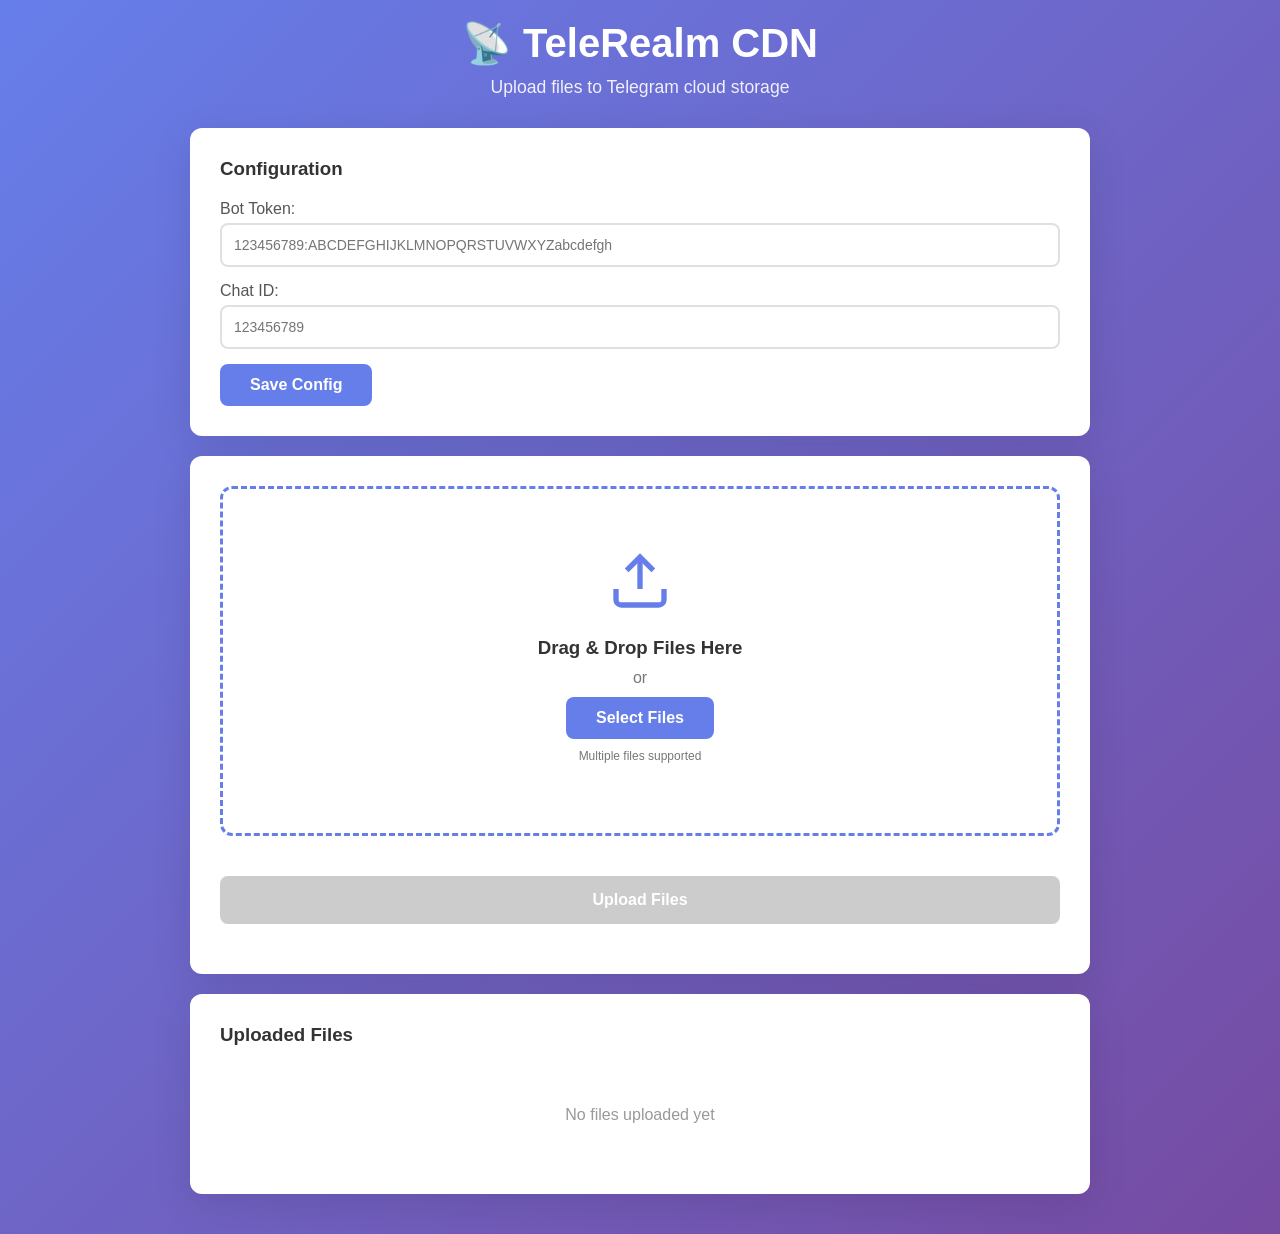
==== static/index.html @ 563d5dd6 "Initial commit: Add TeleRealm CDN with web UI" ====
<!-- @format -->

<!doctype html>
<html lang="en">
  <head>
    <meta charset="UTF-8" />
    <meta name="viewport" content="width=device-width, initial-scale=1.0" />
    <title>TeleRealm - File CDN</title>
    <link rel="stylesheet" href="/static/style.css" />
  </head>
  <body>
    <div class="container">
      <header>
        <h1>📡 TeleRealm CDN</h1>
        <p>Upload files to Telegram cloud storage</p>
      </header>

      <div class="config-section">
        <h3>Configuration</h3>
        <div class="form-group">
          <label for="botToken">Bot Token:</label>
          <input
            type="text"
            id="botToken"
            placeholder="123456789:ABCDEFGHIJKLMNOPQRSTUVWXYZabcdefgh" />
        </div>
        <div class="form-group">
          <label for="chatId">Chat ID:</label>
          <input type="text" id="chatId" placeholder="123456789" />
        </div>
        <button onclick="saveConfig()" class="btn-save">Save Config</button>
      </div>

      <div class="upload-section">
        <div id="dropZone" class="drop-zone">
          <div class="drop-zone-content">
            <svg
              width="64"
              height="64"
              viewBox="0 0 24 24"
              fill="none"
              stroke="currentColor"
              stroke-width="2">
              <path d="M21 15v4a2 2 0 0 1-2 2H5a2 2 0 0 1-2-2v-4"></path>
              <polyline points="17 8 12 3 7 8"></polyline>
              <line x1="12" y1="3" x2="12" y2="15"></line>
            </svg>
            <h3>Drag & Drop Files Here</h3>
            <p>or</p>
            <label for="fileInput" class="btn-select">Select Files</label>
            <input type="file" id="fileInput" multiple hidden />
            <p class="hint">Multiple files supported</p>
          </div>
        </div>

        <div id="selectedFiles" class="selected-files"></div>

        <button
          id="uploadBtn"
          class="btn-upload"
          onclick="uploadFiles()"
          disabled>
          Upload Files
        </button>

        <div id="uploadProgress" class="upload-progress"></div>
      </div>

      <div id="uploadedFiles" class="uploaded-files">
        <h3>Uploaded Files</h3>
        <div id="filesList" class="files-list"></div>
      </div>
    </div>

    <script src="/static/app.js"></script>
  </body>
</html>
---- static/style.css ----
* {
    margin: 0;
    padding: 0;
    box-sizing: border-box;
}

body {
    font-family: -apple-system, BlinkMacSystemFont, 'Segoe UI', Roboto, Oxygen, Ubuntu, Cantarell, sans-serif;
    background: linear-gradient(135deg, #667eea 0%, #764ba2 100%);
    min-height: 100vh;
    padding: 20px;
}

.container {
    max-width: 900px;
    margin: 0 auto;
}

header {
    text-align: center;
    color: white;
    margin-bottom: 30px;
}

header h1 {
    font-size: 2.5em;
    margin-bottom: 10px;
}

header p {
    font-size: 1.1em;
    opacity: 0.9;
}

.config-section,
.upload-section,
.uploaded-files {
    background: white;
    border-radius: 12px;
    padding: 30px;
    margin-bottom: 20px;
    box-shadow: 0 10px 40px rgba(0, 0, 0, 0.1);
}

.config-section h3,
.uploaded-files h3 {
    margin-bottom: 20px;
    color: #333;
}

.form-group {
    margin-bottom: 15px;
}

.form-group label {
    display: block;
    margin-bottom: 5px;
    color: #555;
    font-weight: 500;
}

.form-group input {
    width: 100%;
    padding: 12px;
    border: 2px solid #e0e0e0;
    border-radius: 8px;
    font-size: 14px;
    transition: border-color 0.3s;
}

.form-group input:focus {
    outline: none;
    border-color: #667eea;
}

.btn-save,
.btn-upload {
    background: #667eea;
    color: white;
    border: none;
    padding: 12px 30px;
    border-radius: 8px;
    cursor: pointer;
    font-size: 16px;
    font-weight: 600;
    transition: all 0.3s;
}

.btn-save:hover,
.btn-upload:hover {
    background: #5568d3;
    transform: translateY(-2px);
    box-shadow: 0 5px 15px rgba(102, 126, 234, 0.4);
}

.btn-upload:disabled {
    background: #ccc;
    cursor: not-allowed;
    transform: none;
}

.drop-zone {
    border: 3px dashed #667eea;
    border-radius: 12px;
    padding: 60px 20px;
    text-align: center;
    transition: all 0.3s;
    cursor: pointer;
}

.drop-zone.drag-over {
    background: #f0f4ff;
    border-color: #5568d3;
    transform: scale(1.02);
}

.drop-zone-content svg {
    color: #667eea;
    margin-bottom: 20px;
}

.drop-zone-content h3 {
    color: #333;
    margin-bottom: 10px;
}

.drop-zone-content p {
    color: #777;
    margin: 10px 0;
}

.btn-select {
    display: inline-block;
    background: #667eea;
    color: white;
    padding: 12px 30px;
    border-radius: 8px;
    cursor: pointer;
    font-weight: 600;
    transition: all 0.3s;
}

.btn-select:hover {
    background: #5568d3;
}

.hint {
    font-size: 12px;
    color: #999;
    margin-top: 15px;
}

.selected-files {
    margin-top: 20px;
}

.file-item {
    display: flex;
    align-items: center;
    justify-content: space-between;
    padding: 12px;
    background: #f8f9fa;
    border-radius: 8px;
    margin-bottom: 10px;
}

.file-info {
    display: flex;
    align-items: center;
    gap: 10px;
}

.file-icon {
    width: 40px;
    height: 40px;
    background: #667eea;
    border-radius: 6px;
    display: flex;
    align-items: center;
    justify-content: center;
    color: white;
    font-weight: bold;
}

.file-details {
    flex: 1;
}

.file-name {
    font-weight: 500;
    color: #333;
}

.file-size {
    font-size: 12px;
    color: #777;
}

.btn-remove {
    background: #ff4757;
    color: white;
    border: none;
    padding: 8px 16px;
    border-radius: 6px;
    cursor: pointer;
    font-size: 14px;
    transition: all 0.3s;
}

.btn-remove:hover {
    background: #ff3838;
}

.btn-upload {
    width: 100%;
    margin-top: 20px;
    padding: 15px;
}

.upload-progress {
    margin-top: 20px;
}

.progress-item {
    margin-bottom: 15px;
}

.progress-bar {
    width: 100%;
    height: 8px;
    background: #e0e0e0;
    border-radius: 4px;
    overflow: hidden;
    margin-top: 5px;
}

.progress-fill {
    height: 100%;
    background: #667eea;
    transition: width 0.3s;
}

.files-list {
    max-height: 400px;
    overflow-y: auto;
}

.uploaded-file-item {
    padding: 15px;
    background: #f8f9fa;
    border-radius: 8px;
    margin-bottom: 10px;
}

.uploaded-file-header {
    display: flex;
    justify-content: space-between;
    align-items: center;
    margin-bottom: 10px;
}

.file-name-uploaded {
    font-weight: 600;
    color: #333;
}

.upload-time {
    font-size: 12px;
    color: #777;
}

.file-link {
    display: flex;
    gap: 10px;
    margin-top: 10px;
}

.link-input {
    flex: 1;
    padding: 10px;
    border: 1px solid #e0e0e0;
    border-radius: 6px;
    font-size: 14px;
    background: white;
}

.btn-copy,
.btn-download {
    background: #667eea;
    color: white;
    border: none;
    padding: 10px 20px;
    border-radius: 6px;
    cursor: pointer;
    font-size: 14px;
    transition: all 0.3s;
}

.btn-copy:hover,
.btn-download:hover {
    background: #5568d3;
}

.btn-copy.copied {
    background: #2ecc71;
}

.success-message,
.error-message {
    padding: 12px;
    border-radius: 6px;
    margin-top: 10px;
    font-size: 14px;
}

.success-message {
    background: #d4edda;
    color: #155724;
    border: 1px solid #c3e6cb;
}

.error-message {
    background: #f8d7da;
    color: #721c24;
    border: 1px solid #f5c6cb;
}

.empty-state {
    text-align: center;
    padding: 40px;
    color: #999;
}

@media (max-width: 768px) {
    .container {
        padding: 10px;
    }
    
    header h1 {
        font-size: 2em;
    }
    
    .config-section,
    .upload-section,
    .uploaded-files {
        padding: 20px;
    }
}
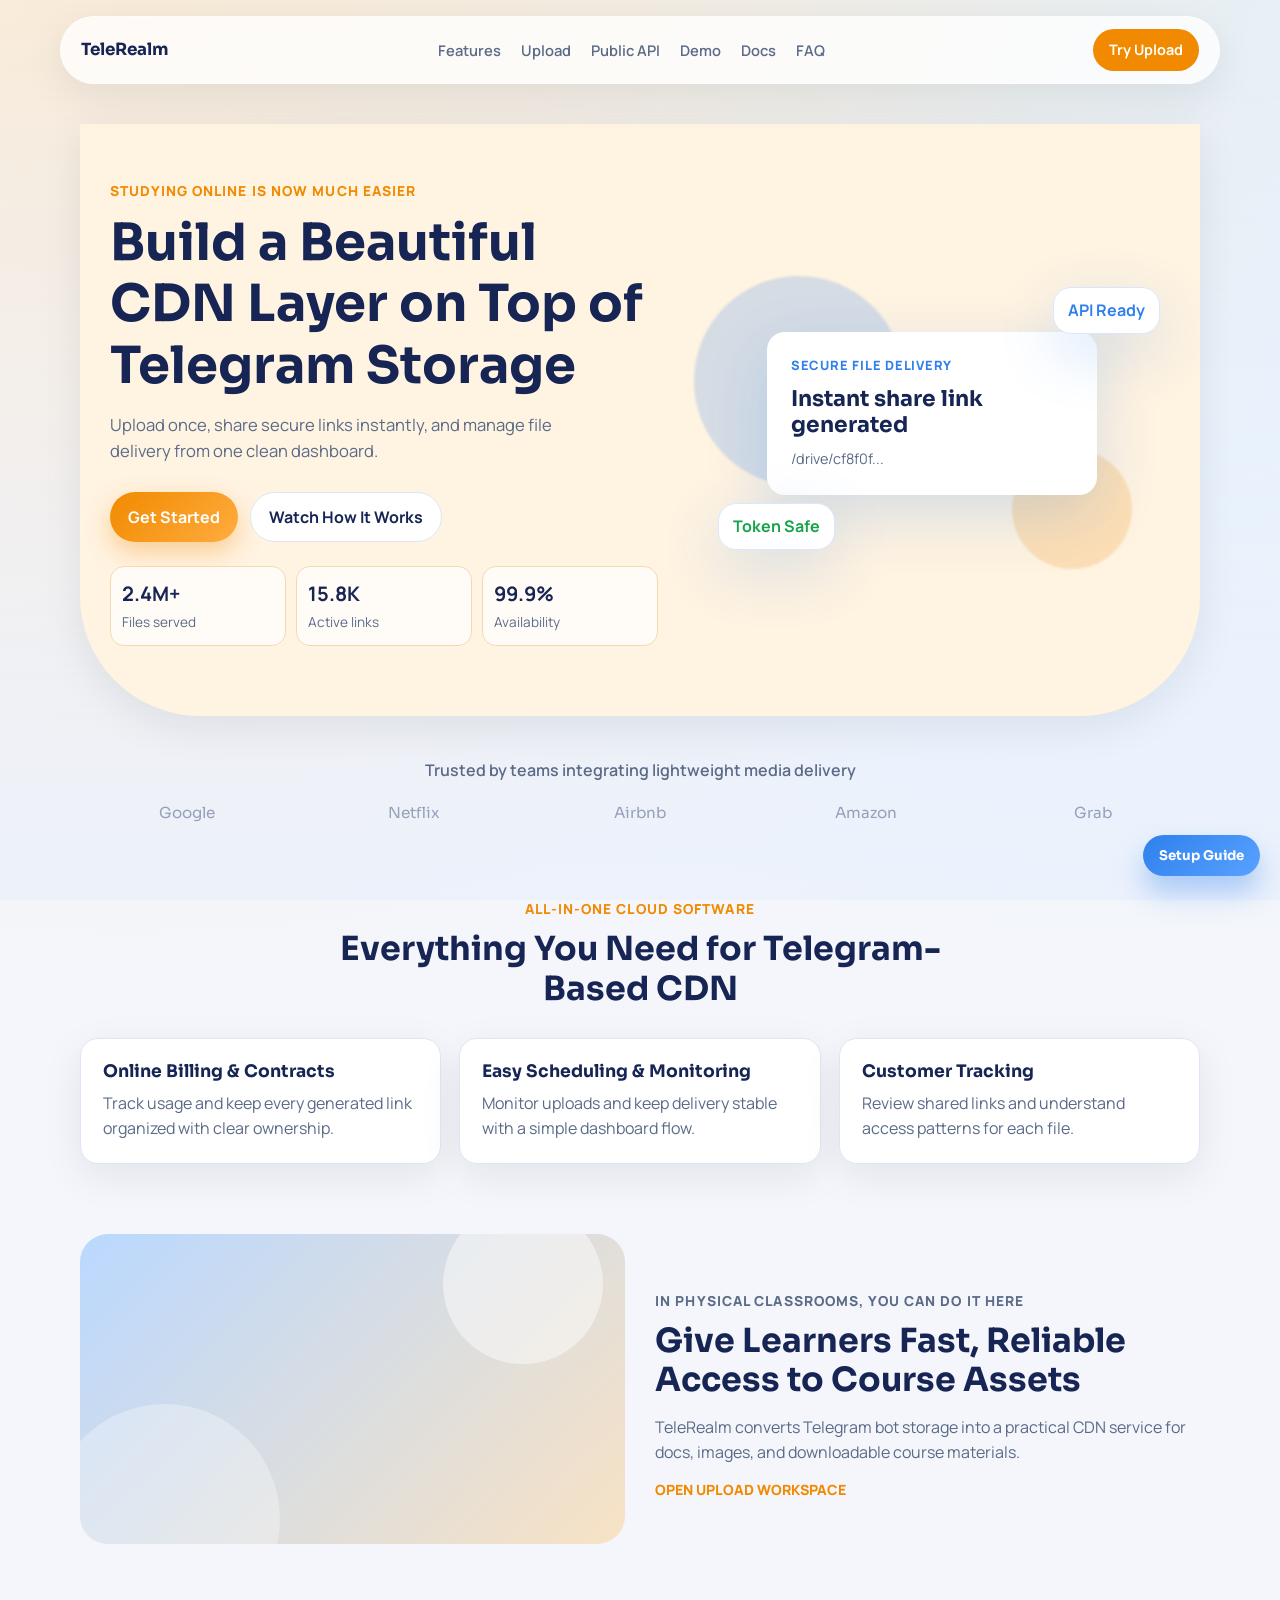
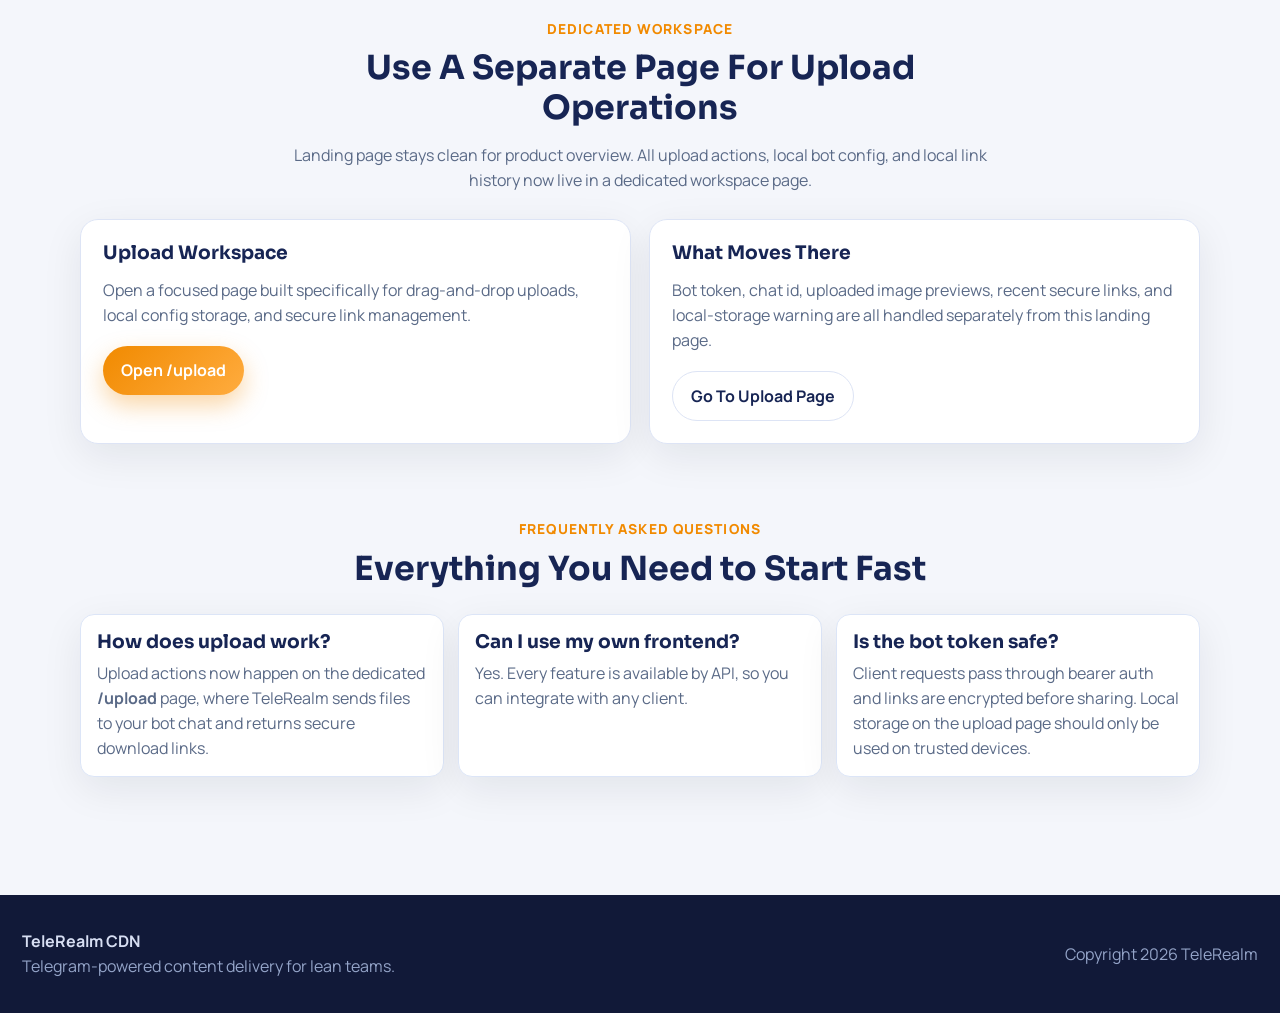
==== commit bc2f2cec: "feat: v1" ====
--- a/static/index.html
+++ b/static/index.html
@@ -5,73 +5,285 @@
   <head>
     <meta charset="UTF-8" />
     <meta name="viewport" content="width=device-width, initial-scale=1.0" />
-    <title>TeleRealm - File CDN</title>
-    <link rel="stylesheet" href="/static/style.css" />
+    <title>TeleRealm CDN | Telegram-Powered File Delivery</title>
+    <link rel="stylesheet" href="/static/style.css?v=20260315" />
   </head>
   <body>
-    <div class="container">
-      <header>
-        <h1>📡 TeleRealm CDN</h1>
-        <p>Upload files to Telegram cloud storage</p>
-      </header>
-
-      <div class="config-section">
-        <h3>Configuration</h3>
-        <div class="form-group">
-          <label for="botToken">Bot Token:</label>
-          <input
-            type="text"
-            id="botToken"
-            placeholder="123456789:ABCDEFGHIJKLMNOPQRSTUVWXYZabcdefgh" />
-        </div>
-        <div class="form-group">
-          <label for="chatId">Chat ID:</label>
-          <input type="text" id="chatId" placeholder="123456789" />
-        </div>
-        <button onclick="saveConfig()" class="btn-save">Save Config</button>
+    <div class="page-bg"></div>
+    <header class="site-header">
+      <div class="nav-shell">
+        <a href="#" class="brand">TeleRealm</a>
+        <nav class="main-nav">
+          <a href="#features">Features</a>
+          <a href="/upload">Upload</a>
+          <a href="/public-api">Public API</a>
+          <a href="/demo">Demo</a>
+          <a href="/docs">Docs</a>
+          <a href="#faq">FAQ</a>
+        </nav>
+        <a href="/upload" class="nav-cta">Try Upload</a>
       </div>
-
-      <div class="upload-section">
-        <div id="dropZone" class="drop-zone">
-          <div class="drop-zone-content">
-            <svg
-              width="64"
-              height="64"
-              viewBox="0 0 24 24"
-              fill="none"
-              stroke="currentColor"
-              stroke-width="2">
-              <path d="M21 15v4a2 2 0 0 1-2 2H5a2 2 0 0 1-2-2v-4"></path>
-              <polyline points="17 8 12 3 7 8"></polyline>
-              <line x1="12" y1="3" x2="12" y2="15"></line>
-            </svg>
-            <h3>Drag & Drop Files Here</h3>
-            <p>or</p>
-            <label for="fileInput" class="btn-select">Select Files</label>
-            <input type="file" id="fileInput" multiple hidden />
-            <p class="hint">Multiple files supported</p>
+    </header>
+
+    <main>
+      <section class="hero">
+        <div class="hero-inner reveal">
+          <div class="hero-copy">
+            <p class="eyebrow">Studying Online Is Now Much Easier</p>
+            <h1>Build a Beautiful CDN Layer on Top of Telegram Storage</h1>
+            <p class="hero-subtitle">
+              Upload once, share secure links instantly, and manage file
+              delivery from one clean dashboard.
+            </p>
+            <div class="hero-actions">
+              <a href="/upload" class="btn btn-primary">Get Started</a>
+              <a href="#features" class="btn btn-ghost">Watch How It Works</a>
+            </div>
+            <div class="hero-stats">
+              <article>
+                <strong>2.4M+</strong>
+                <span>Files served</span>
+              </article>
+              <article>
+                <strong>15.8K</strong>
+                <span>Active links</span>
+              </article>
+              <article>
+                <strong>99.9%</strong>
+                <span>Availability</span>
+              </article>
+            </div>
           </div>
-        </div>
-
-        <div id="selectedFiles" class="selected-files"></div>
-
-        <button
-          id="uploadBtn"
-          class="btn-upload"
-          onclick="uploadFiles()"
-          disabled>
-          Upload Files
-        </button>
-
-        <div id="uploadProgress" class="upload-progress"></div>
+          <div class="hero-visual" aria-hidden="true">
+            <div class="visual-card visual-main">
+              <p>Secure file delivery</p>
+              <h3>Instant share link generated</h3>
+              <span>/drive/cf8f0f...</span>
+            </div>
+            <div class="visual-card visual-float float-one">API Ready</div>
+            <div class="visual-card visual-float float-two">Token Safe</div>
+            <div class="orb orb-one"></div>
+            <div class="orb orb-two"></div>
+          </div>
+        </div>
+      </section>
+
+      <section class="trusted reveal">
+        <p>Trusted by teams integrating lightweight media delivery</p>
+        <div class="logo-row">
+          <span>Google</span>
+          <span>Netflix</span>
+          <span>Airbnb</span>
+          <span>Amazon</span>
+          <span>Grab</span>
+        </div>
+      </section>
+
+      <section id="features" class="section reveal">
+        <div class="section-head">
+          <p class="eyebrow">All-In-One Cloud Software</p>
+          <h2>Everything You Need for Telegram-Based CDN</h2>
+        </div>
+        <div class="feature-grid">
+          <article class="feature-card">
+            <h3>Online Billing & Contracts</h3>
+            <p>
+              Track usage and keep every generated link organized with clear
+              ownership.
+            </p>
+          </article>
+          <article class="feature-card">
+            <h3>Easy Scheduling & Monitoring</h3>
+            <p>
+              Monitor uploads and keep delivery stable with a simple dashboard
+              flow.
+            </p>
+          </article>
+          <article class="feature-card">
+            <h3>Customer Tracking</h3>
+            <p>
+              Review shared links and understand access patterns for each file.
+            </p>
+          </article>
+        </div>
+      </section>
+
+      <section class="split-section reveal">
+        <div class="split-image"></div>
+        <div class="split-copy">
+          <p class="eyebrow">In Physical Classrooms, You Can Do It Here</p>
+          <h2>Give Learners Fast, Reliable Access to Course Assets</h2>
+          <p>
+            TeleRealm converts Telegram bot storage into a practical CDN service
+            for docs, images, and downloadable course materials.
+          </p>
+          <a href="/upload" class="text-link">Open upload workspace</a>
+        </div>
+      </section>
+
+      <section id="studio" class="studio section reveal">
+        <div class="section-head">
+          <p class="eyebrow">Dedicated Workspace</p>
+          <h2>Use A Separate Page For Upload Operations</h2>
+          <p class="workspace-subtitle">
+            Landing page stays clean for product overview. All upload actions,
+            local bot config, and local link history now live in a dedicated
+            workspace page.
+          </p>
+        </div>
+
+        <div class="workspace-cta-grid">
+          <article class="workspace-card panel">
+            <h3>Upload Workspace</h3>
+            <p>
+              Open a focused page built specifically for drag-and-drop uploads,
+              local config storage, and secure link management.
+            </p>
+            <a href="/upload" class="btn btn-primary">Open /upload</a>
+          </article>
+
+          <article class="workspace-card panel">
+            <h3>What Moves There</h3>
+            <p>
+              Bot token, chat id, uploaded image previews, recent secure links,
+              and local-storage warning are all handled separately from this
+              landing page.
+            </p>
+            <a href="/upload" class="btn btn-ghost">Go To Upload Page</a>
+          </article>
+        </div>
+      </section>
+
+      <section id="faq" class="section faq reveal">
+        <div class="section-head">
+          <p class="eyebrow">Frequently Asked Questions</p>
+          <h2>Everything You Need to Start Fast</h2>
+        </div>
+        <div class="faq-list">
+          <article>
+            <h3>How does upload work?</h3>
+            <p>
+              Upload actions now happen on the dedicated
+              <strong>/upload</strong>
+              page, where TeleRealm sends files to your bot chat and returns
+              secure download links.
+            </p>
+          </article>
+          <article>
+            <h3>Can I use my own frontend?</h3>
+            <p>
+              Yes. Every feature is available by API, so you can integrate with
+              any client.
+            </p>
+          </article>
+          <article>
+            <h3>Is the bot token safe?</h3>
+            <p>
+              Client requests pass through bearer auth and links are encrypted
+              before sharing. Local storage on the upload page should only be
+              used on trusted devices.
+            </p>
+          </article>
+        </div>
+      </section>
+    </main>
+
+    <footer class="site-footer">
+      <div>
+        <strong>TeleRealm CDN</strong>
+        <p>Telegram-powered content delivery for lean teams.</p>
       </div>
-
-      <div id="uploadedFiles" class="uploaded-files">
-        <h3>Uploaded Files</h3>
-        <div id="filesList" class="files-list"></div>
-      </div>
+      <p>Copyright 2026 TeleRealm</p>
+    </footer>
+
+    <button
+      id="guideFab"
+      class="guide-fab"
+      type="button"
+      aria-haspopup="dialog"
+      aria-controls="guideModal">
+      Setup Guide
+    </button>
+
+    <div
+      id="guideModal"
+      class="guide-modal"
+      role="dialog"
+      aria-modal="true"
+      aria-labelledby="guideTitle"
+      hidden>
+      <div class="guide-modal__backdrop" data-close-guide="true"></div>
+      <section class="guide-modal__panel">
+        <header class="guide-modal__header">
+          <h2 id="guideTitle">Step-by-step: Get Bot Token & Access Token</h2>
+          <button
+            id="guideClose"
+            class="guide-close"
+            type="button"
+            aria-label="Close guide">
+            x
+          </button>
+        </header>
+
+        <div class="guide-modal__body">
+          <ol class="guide-steps">
+            <li>
+              <h3>Create Telegram bot</h3>
+              <p>
+                Open Telegram and search <strong>BotFather</strong>. Send
+                <strong>/newbot</strong>, set bot name and username.
+              </p>
+            </li>
+            <li>
+              <h3>Copy bot token</h3>
+              <p>
+                BotFather will return a token like
+                <strong>123456789:ABC...</strong>. This is your TeleRealm
+                <strong>Access Token</strong>.
+              </p>
+            </li>
+            <li>
+              <h3>Start chat with your bot</h3>
+              <p>
+                Open your bot profile, press <strong>Start</strong>, and send a
+                test message. If using group/channel, add bot and grant rights.
+              </p>
+            </li>
+            <li>
+              <h3>Get Chat ID</h3>
+              <p>Use this URL in browser (replace {TOKEN}):</p>
+              <pre>https://api.telegram.org/bot{TOKEN}/getUpdates</pre>
+              <p>Look for <strong>chat.id</strong> in response JSON.</p>
+            </li>
+            <li>
+              <h3>Use in TeleRealm Upload Workspace</h3>
+              <p>
+                Paste bot token into <strong>Bot Token</strong>, paste
+                <strong>chat.id</strong> into <strong>Chat ID</strong>, then go
+                to <strong>/upload</strong> and click
+                <strong>Save Local Config</strong>.
+              </p>
+            </li>
+            <li>
+              <h3>Upload and get secure link</h3>
+              <p>
+                Select file, click <strong>Upload Files</strong>, then copy
+                <strong>secure_url</strong> to share.
+              </p>
+            </li>
+          </ol>
+
+          <div class="guide-callout">
+            <h3>Security Note</h3>
+            <p>
+              Never expose your bot token in public frontend production apps.
+              Use backend proxy or rotate token immediately if leaked.
+            </p>
+          </div>
+        </div>
+      </section>
     </div>
 
-    <script src="/static/app.js"></script>
+    <script src="/static/app.js?v=20260315"></script>
   </body>
 </html>
--- a/static/style.css
+++ b/static/style.css
@@ -1,348 +1,1437 @@
+@import url("https://fonts.googleapis.com/css2?family=Manrope:wght@400;500;600;700;800&family=Sora:wght@500;600;700&display=swap");
+
+:root {
+  --bg: #f4f6fb;
+  --ink: #172554;
+  --muted: #5a6a87;
+  --brand: #f18a00;
+  --brand-deep: #d46d00;
+  --sky: #2f80ed;
+  --card: #ffffff;
+  --line: #dde4f5;
+  --hero: #fff3e1;
+  --success: #16a34a;
+  --danger: #dc2626;
+  --shadow-soft: 0 12px 40px rgba(15, 23, 42, 0.08);
+  --shadow-float: 0 20px 60px rgba(47, 128, 237, 0.2);
+  --radius-lg: 28px;
+  --radius-md: 18px;
+}
+
 * {
-    margin: 0;
-    padding: 0;
-    box-sizing: border-box;
+  box-sizing: border-box;
+  margin: 0;
+  padding: 0;
+}
+
+html {
+  scroll-behavior: smooth;
 }
 
 body {
-    font-family: -apple-system, BlinkMacSystemFont, 'Segoe UI', Roboto, Oxygen, Ubuntu, Cantarell, sans-serif;
-    background: linear-gradient(135deg, #667eea 0%, #764ba2 100%);
-    min-height: 100vh;
-    padding: 20px;
-}
-
-.container {
-    max-width: 900px;
-    margin: 0 auto;
-}
-
-header {
-    text-align: center;
-    color: white;
-    margin-bottom: 30px;
-}
-
-header h1 {
-    font-size: 2.5em;
-    margin-bottom: 10px;
-}
-
-header p {
-    font-size: 1.1em;
-    opacity: 0.9;
-}
-
-.config-section,
-.upload-section,
+  font-family: "Manrope", "Segoe UI", sans-serif;
+  background: radial-gradient(circle at 10% -20%, #fce6c8 0%, transparent 45%),
+    radial-gradient(circle at 90% -10%, #dff0ff 0%, transparent 40%), var(--bg);
+  color: var(--ink);
+  line-height: 1.55;
+}
+
+.page-bg {
+  position: fixed;
+  inset: 0;
+  background-image: linear-gradient(180deg, rgba(255, 255, 255, 0) 0%, rgba(223, 235, 255, 0.35) 100%);
+  pointer-events: none;
+  z-index: -1;
+}
+
+.site-header {
+  position: sticky;
+  top: 14px;
+  z-index: 50;
+  padding: 0 20px;
+}
+
+.nav-shell {
+  max-width: 1160px;
+  margin: 16px auto 0;
+  border: 1px solid rgba(255, 255, 255, 0.5);
+  backdrop-filter: blur(12px);
+  background: rgba(255, 255, 255, 0.76);
+  border-radius: 999px;
+  box-shadow: var(--shadow-soft);
+  display: flex;
+  align-items: center;
+  justify-content: space-between;
+  padding: 12px 20px;
+}
+
+.brand {
+  text-decoration: none;
+  color: var(--ink);
+  font-family: "Sora", sans-serif;
+  font-size: 1.05rem;
+  font-weight: 700;
+}
+
+.main-nav {
+  display: flex;
+  gap: 20px;
+}
+
+.main-nav a {
+  text-decoration: none;
+  color: var(--muted);
+  font-weight: 600;
+  font-size: 0.92rem;
+}
+
+.main-nav a:hover {
+  color: var(--ink);
+}
+
+.nav-cta {
+  text-decoration: none;
+  font-weight: 700;
+  font-size: 0.9rem;
+  color: #fff;
+  background: var(--brand);
+  padding: 10px 16px;
+  border-radius: 999px;
+}
+
+main {
+  max-width: 1160px;
+  margin: 0 auto;
+  padding: 20px 20px 40px;
+}
+
+.hero {
+  background: var(--hero);
+  border-radius: 0 0 120px 120px;
+  padding: 56px 30px 70px;
+  margin-top: 20px;
+  box-shadow: var(--shadow-soft);
+  overflow: hidden;
+}
+
+.hero--compact {
+  border-radius: 32px;
+  padding: 44px 30px;
+}
+
+.hero-inner {
+  display: grid;
+  grid-template-columns: 1.15fr 1fr;
+  gap: 36px;
+  align-items: center;
+}
+
+.eyebrow {
+  color: var(--brand);
+  font-size: 0.86rem;
+  text-transform: uppercase;
+  letter-spacing: 0.08em;
+  font-weight: 800;
+  margin-bottom: 10px;
+}
+
+h1,
+h2,
+h3 {
+  font-family: "Sora", sans-serif;
+  line-height: 1.2;
+}
+
+h1 {
+  font-size: clamp(2rem, 4vw, 3.3rem);
+  max-width: 14ch;
+}
+
+.hero-subtitle {
+  max-width: 48ch;
+  margin-top: 16px;
+  color: var(--muted);
+  font-size: 1.04rem;
+}
+
+.hero-actions {
+  margin-top: 28px;
+  display: flex;
+  gap: 12px;
+  flex-wrap: wrap;
+}
+
+.btn {
+  border: 0;
+  text-decoration: none;
+  cursor: pointer;
+  display: inline-flex;
+  align-items: center;
+  justify-content: center;
+  gap: 8px;
+  font-weight: 700;
+  border-radius: 999px;
+  padding: 12px 18px;
+  transition: transform 0.2s ease, box-shadow 0.2s ease, background 0.2s ease;
+}
+
+.btn:hover {
+  transform: translateY(-2px);
+}
+
+.btn-primary {
+  color: #fff;
+  background: linear-gradient(135deg, var(--brand) 0%, #ffac3f 100%);
+  box-shadow: 0 10px 25px rgba(241, 138, 0, 0.35);
+}
+
+.btn-secondary {
+  color: #fff;
+  background: linear-gradient(135deg, var(--sky) 0%, #5ba9ff 100%);
+}
+
+.btn-ghost {
+  color: var(--ink);
+  border: 1px solid var(--line);
+  background: #fff;
+}
+
+.btn-full {
+  width: 100%;
+}
+
+.hero-stats {
+  margin-top: 24px;
+  display: grid;
+  grid-template-columns: repeat(3, minmax(0, 1fr));
+  gap: 10px;
+}
+
+.hero-stats article {
+  background: rgba(255, 255, 255, 0.76);
+  border: 1px solid #f6d8af;
+  border-radius: 14px;
+  padding: 11px;
+}
+
+.hero-stats strong {
+  display: block;
+  font-size: 1.25rem;
+}
+
+.hero-stats span {
+  color: var(--muted);
+  font-size: 0.85rem;
+}
+
+.hero-visual {
+  min-height: 370px;
+  position: relative;
+  display: grid;
+  place-items: center;
+}
+
+.code-card {
+  background: #111938;
+  color: #dce7ff;
+  border-radius: 18px;
+  padding: 22px;
+  box-shadow: var(--shadow-soft);
+}
+
+.code-card .eyebrow {
+  color: #8fc2ff;
+}
+
+.code-card pre {
+  white-space: pre-wrap;
+  font-size: 0.95rem;
+  line-height: 1.6;
+}
+
+.visual-card {
+  border-radius: 18px;
+  background: #fff;
+  box-shadow: var(--shadow-float);
+}
+
+.visual-main {
+  width: min(92%, 330px);
+  padding: 24px;
+  z-index: 3;
+}
+
+.visual-main p {
+  color: var(--sky);
+  font-weight: 800;
+  font-size: 0.8rem;
+  letter-spacing: 0.06em;
+  text-transform: uppercase;
+}
+
+.visual-main h3 {
+  margin-top: 10px;
+  font-size: 1.36rem;
+}
+
+.visual-main span {
+  margin-top: 10px;
+  display: inline-block;
+  color: var(--muted);
+  font-size: 0.9rem;
+}
+
+.visual-float {
+  position: absolute;
+  padding: 10px 14px;
+  border: 1px solid #d9e7ff;
+  font-weight: 700;
+  background: #fff;
+  z-index: 4;
+}
+
+.float-one {
+  top: 16%;
+  right: 2%;
+  color: var(--sky);
+}
+
+.float-two {
+  bottom: 13%;
+  left: 5%;
+  color: var(--success);
+}
+
+.orb {
+  position: absolute;
+  border-radius: 999px;
+  filter: blur(1px);
+}
+
+.orb-one {
+  width: 210px;
+  height: 210px;
+  background: rgba(47, 128, 237, 0.2);
+  top: 13%;
+  left: 0;
+}
+
+.orb-two {
+  width: 120px;
+  height: 120px;
+  background: rgba(241, 138, 0, 0.2);
+  bottom: 8%;
+  right: 8%;
+}
+
+.section {
+  margin-top: 74px;
+}
+
+.section-head {
+  text-align: center;
+  max-width: 700px;
+  margin: 0 auto;
+}
+
+.section-head.left {
+  text-align: left;
+  margin: 0;
+}
+
+h2 {
+  font-size: clamp(1.7rem, 2.6vw, 2.4rem);
+}
+
+.trusted {
+  margin-top: 42px;
+  text-align: center;
+}
+
+.trusted p {
+  color: var(--muted);
+  font-weight: 600;
+}
+
+.logo-row {
+  margin-top: 18px;
+  display: grid;
+  grid-template-columns: repeat(5, minmax(0, 1fr));
+  gap: 12px;
+}
+
+.logo-row span {
+  color: #95a0b9;
+  font-family: "Sora", sans-serif;
+  font-size: 0.95rem;
+}
+
+.feature-grid {
+  margin-top: 28px;
+  display: grid;
+  grid-template-columns: repeat(3, minmax(0, 1fr));
+  gap: 18px;
+}
+
+.feature-card {
+  background: var(--card);
+  border-radius: var(--radius-md);
+  padding: 22px;
+  border: 1px solid var(--line);
+  box-shadow: var(--shadow-soft);
+}
+
+.feature-card h3 {
+  font-size: 1.08rem;
+}
+
+.feature-card p {
+  margin-top: 10px;
+  color: var(--muted);
+}
+
+.split-section {
+  margin-top: 70px;
+  display: grid;
+  grid-template-columns: 1fr 1fr;
+  gap: 30px;
+  align-items: center;
+}
+
+.split-image {
+  min-height: 310px;
+  border-radius: var(--radius-lg);
+  background: linear-gradient(135deg, #bad8ff, #f8e2c4);
+  position: relative;
+  overflow: hidden;
+}
+
+.split-image::before,
+.split-image::after {
+  content: "";
+  position: absolute;
+  border-radius: 50%;
+}
+
+.split-image::before {
+  width: 160px;
+  height: 160px;
+  background: rgba(255, 255, 255, 0.45);
+  top: -30px;
+  right: 22px;
+}
+
+.split-image::after {
+  width: 230px;
+  height: 230px;
+  background: rgba(255, 255, 255, 0.3);
+  bottom: -90px;
+  left: -30px;
+}
+
+.split-copy p {
+  margin-top: 14px;
+  color: var(--muted);
+}
+
+.compact {
+  max-width: none;
+}
+
+.text-link {
+  color: var(--brand);
+  text-transform: uppercase;
+  font-size: 0.88rem;
+  font-weight: 800;
+  display: inline-block;
+  margin-top: 14px;
+  text-decoration: none;
+}
+
+.studio-grid {
+  margin-top: 24px;
+  display: grid;
+  grid-template-columns: 0.9fr 1.1fr;
+  gap: 18px;
+}
+
+.workspace-subtitle {
+  margin-top: 14px;
+  color: var(--muted);
+}
+
+.workspace-cta-grid {
+  margin-top: 26px;
+  display: grid;
+  grid-template-columns: repeat(2, minmax(0, 1fr));
+  gap: 18px;
+}
+
+.workspace-card p {
+  margin: 10px 0 18px;
+  color: var(--muted);
+}
+
+.panel {
+  background: var(--card);
+  border: 1px solid var(--line);
+  border-radius: var(--radius-md);
+  box-shadow: var(--shadow-soft);
+  padding: 22px;
+}
+
+.panel h3 {
+  margin-bottom: 14px;
+}
+
+.form-group {
+  margin-bottom: 12px;
+}
+
+.form-group label {
+  display: block;
+  font-weight: 700;
+  margin-bottom: 6px;
+  color: #2f3b53;
+}
+
+.form-group input {
+  width: 100%;
+  border: 1px solid #d4def3;
+  border-radius: 12px;
+  padding: 11px 12px;
+  font-size: 0.95rem;
+  color: var(--ink);
+}
+
+.form-group input:focus {
+  outline: 3px solid rgba(47, 128, 237, 0.16);
+  border-color: var(--sky);
+}
+
+.drop-zone {
+  border: 2px dashed #a7c8f8;
+  border-radius: var(--radius-md);
+  background: #f8fbff;
+  padding: 34px 18px;
+  text-align: center;
+  transition: transform 0.2s ease, border-color 0.2s ease, background 0.2s ease;
+}
+
+.drop-zone.drag-over {
+  border-color: var(--brand);
+  background: #fff7eb;
+  transform: scale(1.012);
+}
+
+.drop-zone-content h3 {
+  margin-bottom: 6px;
+}
+
+.drop-zone-content p {
+  color: var(--muted);
+  margin-bottom: 12px;
+}
+
+.hint {
+  font-size: 0.82rem;
+  color: #7f8aa5;
+  margin-top: 10px;
+}
+
+.selected-files {
+  margin-top: 14px;
+  display: grid;
+  gap: 8px;
+}
+
+.file-item {
+  display: flex;
+  justify-content: space-between;
+  align-items: center;
+  gap: 10px;
+  border-radius: 12px;
+  border: 1px solid #dce5f8;
+  background: #f8fbff;
+  padding: 10px;
+}
+
+.file-info {
+  min-width: 0;
+  display: flex;
+  gap: 10px;
+  align-items: center;
+}
+
+.file-icon {
+  width: 36px;
+  height: 36px;
+  border-radius: 10px;
+  display: grid;
+  place-items: center;
+  background: #ebf3ff;
+  color: var(--sky);
+  font-weight: 800;
+  font-size: 0.75rem;
+}
+
+.file-name {
+  font-weight: 700;
+  white-space: nowrap;
+  overflow: hidden;
+  text-overflow: ellipsis;
+  max-width: 270px;
+}
+
+.file-size {
+  color: var(--muted);
+  font-size: 0.84rem;
+}
+
+.btn-remove {
+  border: 0;
+  border-radius: 999px;
+  background: #ffe3e3;
+  color: var(--danger);
+  font-weight: 700;
+  padding: 8px 12px;
+  cursor: pointer;
+}
+
+.upload-progress {
+  margin-top: 14px;
+}
+
+.progress-item {
+  margin-bottom: 8px;
+  font-size: 0.9rem;
+  color: #334155;
+}
+
+.progress-bar {
+  margin-top: 5px;
+  width: 100%;
+  height: 7px;
+  background: #e8eefb;
+  border-radius: 999px;
+  overflow: hidden;
+}
+
+.progress-fill {
+  width: 0;
+  height: 100%;
+  background: linear-gradient(90deg, var(--brand), #ffbf69);
+  transition: width 0.25s ease;
+}
+
 .uploaded-files {
-    background: white;
-    border-radius: 12px;
-    padding: 30px;
-    margin-bottom: 20px;
-    box-shadow: 0 10px 40px rgba(0, 0, 0, 0.1);
-}
-
-.config-section h3,
-.uploaded-files h3 {
-    margin-bottom: 20px;
-    color: #333;
-}
-
-.form-group {
-    margin-bottom: 15px;
-}
-
-.form-group label {
-    display: block;
-    margin-bottom: 5px;
-    color: #555;
-    font-weight: 500;
-}
-
-.form-group input {
-    width: 100%;
-    padding: 12px;
-    border: 2px solid #e0e0e0;
-    border-radius: 8px;
-    font-size: 14px;
-    transition: border-color 0.3s;
-}
-
-.form-group input:focus {
-    outline: none;
-    border-color: #667eea;
-}
-
-.btn-save,
-.btn-upload {
-    background: #667eea;
-    color: white;
-    border: none;
-    padding: 12px 30px;
-    border-radius: 8px;
-    cursor: pointer;
-    font-size: 16px;
-    font-weight: 600;
-    transition: all 0.3s;
-}
-
-.btn-save:hover,
-.btn-upload:hover {
-    background: #5568d3;
-    transform: translateY(-2px);
-    box-shadow: 0 5px 15px rgba(102, 126, 234, 0.4);
-}
-
-.btn-upload:disabled {
-    background: #ccc;
-    cursor: not-allowed;
-    transform: none;
-}
-
-.drop-zone {
-    border: 3px dashed #667eea;
-    border-radius: 12px;
-    padding: 60px 20px;
-    text-align: center;
-    transition: all 0.3s;
-    cursor: pointer;
-}
-
-.drop-zone.drag-over {
-    background: #f0f4ff;
-    border-color: #5568d3;
-    transform: scale(1.02);
-}
-
-.drop-zone-content svg {
-    color: #667eea;
-    margin-bottom: 20px;
-}
-
-.drop-zone-content h3 {
-    color: #333;
-    margin-bottom: 10px;
-}
-
-.drop-zone-content p {
-    color: #777;
-    margin: 10px 0;
-}
-
-.btn-select {
-    display: inline-block;
-    background: #667eea;
-    color: white;
-    padding: 12px 30px;
-    border-radius: 8px;
-    cursor: pointer;
-    font-weight: 600;
-    transition: all 0.3s;
-}
-
-.btn-select:hover {
-    background: #5568d3;
-}
-
-.hint {
-    font-size: 12px;
-    color: #999;
-    margin-top: 15px;
-}
-
-.selected-files {
-    margin-top: 20px;
-}
-
-.file-item {
-    display: flex;
-    align-items: center;
-    justify-content: space-between;
-    padding: 12px;
-    background: #f8f9fa;
-    border-radius: 8px;
-    margin-bottom: 10px;
-}
-
-.file-info {
-    display: flex;
-    align-items: center;
-    gap: 10px;
-}
-
-.file-icon {
-    width: 40px;
-    height: 40px;
-    background: #667eea;
-    border-radius: 6px;
-    display: flex;
-    align-items: center;
-    justify-content: center;
-    color: white;
-    font-weight: bold;
-}
-
-.file-details {
-    flex: 1;
-}
-
-.file-name {
-    font-weight: 500;
-    color: #333;
-}
-
-.file-size {
-    font-size: 12px;
-    color: #777;
-}
-
-.btn-remove {
-    background: #ff4757;
-    color: white;
-    border: none;
-    padding: 8px 16px;
-    border-radius: 6px;
-    cursor: pointer;
-    font-size: 14px;
-    transition: all 0.3s;
-}
-
-.btn-remove:hover {
-    background: #ff3838;
-}
-
-.btn-upload {
-    width: 100%;
-    margin-top: 20px;
-    padding: 15px;
-}
-
-.upload-progress {
-    margin-top: 20px;
-}
-
-.progress-item {
-    margin-bottom: 15px;
-}
-
-.progress-bar {
-    width: 100%;
-    height: 8px;
-    background: #e0e0e0;
-    border-radius: 4px;
-    overflow: hidden;
-    margin-top: 5px;
-}
-
-.progress-fill {
-    height: 100%;
-    background: #667eea;
-    transition: width 0.3s;
+  margin-top: 18px;
 }
 
 .files-list {
-    max-height: 400px;
-    overflow-y: auto;
+  margin-top: 12px;
+  max-height: 480px;
+  overflow: auto;
+  display: grid;
+  gap: 10px;
 }
 
 .uploaded-file-item {
-    padding: 15px;
-    background: #f8f9fa;
-    border-radius: 8px;
-    margin-bottom: 10px;
+  border: 1px solid #dde5f8;
+  background: #f9fbff;
+  border-radius: 12px;
+  padding: 12px;
+}
+
+.uploaded-preview {
+  display: block;
+  width: 100%;
+  height: 180px;
+  border-radius: 12px;
+  overflow: hidden;
+  margin-bottom: 12px;
+  background: linear-gradient(135deg, #e9f3ff, #fff3e1);
+}
+
+.uploaded-preview img {
+  width: 100%;
+  height: 100%;
+  object-fit: cover;
+  display: block;
+}
+
+.uploaded-preview--file {
+  display: grid;
+  place-items: center;
+}
+
+.uploaded-preview--file span {
+  font-family: "Sora", sans-serif;
+  font-size: 1.3rem;
+  color: #4b6da9;
 }
 
 .uploaded-file-header {
-    display: flex;
-    justify-content: space-between;
-    align-items: center;
-    margin-bottom: 10px;
+  display: flex;
+  justify-content: space-between;
+  gap: 10px;
+  align-items: flex-start;
 }
 
 .file-name-uploaded {
-    font-weight: 600;
-    color: #333;
+  font-weight: 700;
+  color: #24344f;
 }
 
 .upload-time {
-    font-size: 12px;
-    color: #777;
+  color: #7b8ca8;
+  font-size: 0.82rem;
 }
 
 .file-link {
-    display: flex;
-    gap: 10px;
-    margin-top: 10px;
+  margin-top: 10px;
+  display: flex;
+  gap: 8px;
 }
 
 .link-input {
-    flex: 1;
-    padding: 10px;
-    border: 1px solid #e0e0e0;
-    border-radius: 6px;
-    font-size: 14px;
-    background: white;
+  flex: 1;
+  min-width: 0;
+  border: 1px solid #d2ddf3;
+  border-radius: 10px;
+  padding: 9px 10px;
+  background: #fff;
+  color: #334155;
 }
 
 .btn-copy,
 .btn-download {
-    background: #667eea;
-    color: white;
-    border: none;
-    padding: 10px 20px;
-    border-radius: 6px;
-    cursor: pointer;
-    font-size: 14px;
-    transition: all 0.3s;
-}
-
-.btn-copy:hover,
-.btn-download:hover {
-    background: #5568d3;
+  border: 0;
+  border-radius: 10px;
+  padding: 9px 12px;
+  cursor: pointer;
+  font-weight: 700;
+}
+
+.btn-copy {
+  background: #e6f3ff;
+  color: #1764c9;
 }
 
 .btn-copy.copied {
-    background: #2ecc71;
+  background: #d8f6e2;
+  color: #0f7b39;
+}
+
+.btn-download {
+  background: #ffeacb;
+  color: #9e4f00;
+}
+
+.empty-state {
+  text-align: center;
+  color: #73819f;
+  border: 1px dashed #c8d7f6;
+  padding: 24px;
+  border-radius: 12px;
+  background: #fbfdff;
+}
+
+.integrations {
+  display: grid;
+  grid-template-columns: 1fr 1fr;
+  gap: 22px;
+  align-items: center;
+}
+
+.integration-left p {
+  margin-top: 12px;
+  color: var(--muted);
+}
+
+.integration-left .btn {
+  margin-top: 18px;
+}
+
+.integration-grid {
+  display: grid;
+  grid-template-columns: repeat(2, minmax(0, 1fr));
+  gap: 12px;
+}
+
+.integration-grid div {
+  background: #fff;
+  border-radius: 12px;
+  border: 1px solid var(--line);
+  padding: 18px;
+  text-align: center;
+  font-family: "Sora", sans-serif;
+  color: #46608d;
+  box-shadow: var(--shadow-soft);
+}
+
+.faq-list {
+  margin-top: 24px;
+  display: grid;
+  grid-template-columns: repeat(3, minmax(0, 1fr));
+  gap: 14px;
+}
+
+.faq-list article {
+  border: 1px solid #dce5f7;
+  border-radius: 14px;
+  padding: 16px;
+  background: #fff;
+  box-shadow: var(--shadow-soft);
+}
+
+.faq-list--wide {
+  grid-template-columns: repeat(2, minmax(0, 1fr));
+}
+
+.docs-layout {
+  display: grid;
+  grid-template-columns: repeat(2, minmax(0, 1fr));
+  gap: 18px;
+}
+
+.docs-card pre {
+  margin-top: 12px;
+  background: #111938;
+  color: #dce7ff;
+  padding: 14px;
+  border-radius: 14px;
+  overflow: auto;
+  font-size: 0.9rem;
+  line-height: 1.55;
+}
+
+.docs-card p {
+  margin-top: 10px;
+  color: var(--muted);
+}
+
+.faq-list p {
+  margin-top: 8px;
+  color: var(--muted);
+}
+
+.site-footer {
+  margin-top: 78px;
+  background: #111938;
+  color: #d7def2;
+  display: flex;
+  justify-content: space-between;
+  gap: 16px;
+  align-items: center;
+  padding: 34px 22px;
+  flex-wrap: wrap;
+}
+
+.site-footer p {
+  color: #94a4c8;
+}
+
+.guide-fab {
+  position: fixed;
+  right: 20px;
+  bottom: 24px;
+  z-index: 60;
+  border: 0;
+  border-radius: 999px;
+  padding: 12px 16px;
+  font-family: "Sora", sans-serif;
+  font-weight: 700;
+  color: #fff;
+  background: linear-gradient(135deg, #2f80ed, #58a2ff);
+  box-shadow: 0 16px 28px rgba(47, 128, 237, 0.36);
+  cursor: pointer;
+}
+
+.guide-fab:hover {
+  transform: translateY(-2px);
+}
+
+.storage-fab {
+  position: fixed;
+  right: 20px;
+  bottom: 82px;
+  z-index: 60;
+  border: 0;
+  border-radius: 999px;
+  padding: 12px 16px;
+  font-family: "Sora", sans-serif;
+  font-weight: 700;
+  color: #fff;
+  background: linear-gradient(135deg, #0f766e, #34d399);
+  box-shadow: 0 16px 28px rgba(15, 118, 110, 0.3);
+  cursor: pointer;
+}
+
+.video-fab {
+  position: fixed;
+  right: 20px;
+  bottom: 140px;
+  z-index: 60;
+  border: 0;
+  border-radius: 999px;
+  padding: 12px 16px;
+  font-family: "Sora", sans-serif;
+  font-weight: 700;
+  color: #fff;
+  background: linear-gradient(135deg, #dc2626, #fb7185);
+  box-shadow: 0 16px 28px rgba(220, 38, 38, 0.28);
+  cursor: pointer;
+}
+
+.video-modal {
+  position: fixed;
+  inset: 0;
+  z-index: 80;
+}
+
+.video-modal[hidden] {
+  display: none;
+}
+
+.video-modal__backdrop {
+  position: absolute;
+  inset: 0;
+  background: rgba(8, 15, 39, 0.48);
+  backdrop-filter: blur(4px);
+}
+
+.video-modal__panel {
+  position: relative;
+  width: min(840px, calc(100% - 24px));
+  max-height: calc(100vh - 24px);
+  overflow: auto;
+  margin: 12px auto;
+  border-radius: 20px;
+  background: #fff;
+  border: 1px solid #dbe4f8;
+  box-shadow: 0 40px 90px rgba(15, 23, 42, 0.26);
+}
+
+.video-modal__header {
+  position: sticky;
+  top: 0;
+  z-index: 2;
+  background: #fff;
+  border-bottom: 1px solid #e3eaf8;
+  padding: 16px 18px;
+  display: flex;
+  align-items: center;
+  justify-content: space-between;
+  gap: 10px;
+}
+
+.video-modal__body {
+  padding: 18px;
+}
+
+.video-frame-shell {
+  border-radius: 16px;
+  overflow: hidden;
+  background: #0f172a;
+  min-height: 240px;
+}
+
+.video-frame {
+  width: 100%;
+  aspect-ratio: 16 / 9;
+  border: 0;
+  display: block;
+}
+
+.video-placeholder {
+  border: 1px dashed #d7dff2;
+  border-radius: 16px;
+  padding: 18px;
+  background: #f8fbff;
+  color: #536481;
+}
+
+.video-placeholder h3 {
+  margin-bottom: 8px;
+}
+
+.storage-modal {
+  position: fixed;
+  inset: 0;
+  z-index: 80;
+}
+
+.storage-modal[hidden] {
+  display: none;
+}
+
+.storage-modal__backdrop {
+  position: absolute;
+  inset: 0;
+  background: rgba(8, 15, 39, 0.48);
+  backdrop-filter: blur(4px);
+}
+
+.storage-modal__panel {
+  position: relative;
+  width: min(720px, calc(100% - 24px));
+  max-height: calc(100vh - 24px);
+  overflow: auto;
+  margin: 12px auto;
+  border-radius: 20px;
+  background: #fff;
+  border: 1px solid #dbe4f8;
+  box-shadow: 0 40px 90px rgba(15, 23, 42, 0.26);
+}
+
+.storage-modal__header {
+  position: sticky;
+  top: 0;
+  z-index: 2;
+  background: #fff;
+  border-bottom: 1px solid #e3eaf8;
+  padding: 16px 18px;
+  display: flex;
+  align-items: center;
+  justify-content: space-between;
+  gap: 10px;
+}
+
+.storage-modal__body {
+  padding: 18px;
+}
+
+.storage-note-list {
+  padding-left: 18px;
+  display: grid;
+  gap: 12px;
+  color: #47597e;
+}
+
+.upload-page-body {
+  min-height: 100vh;
+}
+
+.upload-topbar {
+  max-width: 1160px;
+  margin: 20px auto 0;
+  padding: 0 20px;
+  display: flex;
+  align-items: center;
+  justify-content: space-between;
+  gap: 12px;
+}
+
+.upload-page {
+  max-width: 1160px;
+  margin: 0 auto;
+  padding: 22px 20px 48px;
+}
+
+.upload-hero {
+  display: grid;
+  grid-template-columns: 1.25fr 0.75fr;
+  gap: 18px;
+  align-items: start;
+  background: linear-gradient(135deg, #fff4e2, #eef7ff);
+}
+
+.upload-hero__stats {
+  display: grid;
+  gap: 12px;
+}
+
+.upload-hero__stats article {
+  background: rgba(255, 255, 255, 0.82);
+  border: 1px solid #dce7fa;
+  border-radius: 16px;
+  padding: 14px;
+}
+
+.upload-hero__stats strong {
+  display: block;
+  font-family: "Sora", sans-serif;
+  margin-bottom: 6px;
+}
+
+.upload-hero__stats span {
+  color: #5a6a87;
+}
+
+.upload-layout {
+  margin-top: 22px;
+  display: grid;
+  grid-template-columns: 360px minmax(0, 1fr);
+  gap: 18px;
+  align-items: start;
+}
+
+.upload-video-section {
+  margin-top: 22px;
+  display: grid;
+  grid-template-columns: 0.9fr 1.1fr;
+  gap: 20px;
+  align-items: center;
+  background: linear-gradient(135deg, #fff7ea, #eef6ff);
+}
+
+.upload-video-checklist {
+  margin-top: 18px;
+  display: grid;
+  gap: 10px;
+}
+
+.upload-video-checklist article {
+  border: 1px solid #dce5f8;
+  border-radius: 14px;
+  background: rgba(255, 255, 255, 0.82);
+  padding: 12px;
+}
+
+.upload-video-checklist strong {
+  display: block;
+  font-family: "Sora", sans-serif;
+  margin-bottom: 4px;
+}
+
+.upload-video-checklist span {
+  color: #5a6a87;
+}
+
+.upload-video-section__player {
+  display: grid;
+  gap: 12px;
+}
+
+.video-frame-shell--inline {
+  min-height: 320px;
+}
+
+.upload-sidebar {
+  position: sticky;
+  top: 18px;
+}
+
+.upload-tip-list {
+  margin-top: 18px;
+  display: grid;
+  gap: 10px;
+}
+
+.upload-tip-list article {
+  border: 1px solid #dce5f8;
+  border-radius: 14px;
+  padding: 12px;
+  background: #f9fbff;
+}
+
+.upload-tip-list p {
+  color: #5b6c89;
+  margin-top: 4px;
+}
+
+.upload-main {
+  display: grid;
+  gap: 18px;
+}
+
+.upload-drop-zone {
+  min-height: 240px;
+  display: grid;
+  place-items: center;
+}
+
+.upload-submit {
+  margin-top: 14px;
+}
+
+.upload-history__header {
+  display: flex;
+  align-items: center;
+  justify-content: space-between;
+  gap: 14px;
+  margin-bottom: 14px;
+}
+
+.files-list--gallery {
+  grid-template-columns: repeat(2, minmax(0, 1fr));
+}
+
+.guide-modal {
+  position: fixed;
+  inset: 0;
+  z-index: 80;
+}
+
+.guide-modal[hidden] {
+  display: none;
+}
+
+.guide-modal__backdrop {
+  position: absolute;
+  inset: 0;
+  background: rgba(8, 15, 39, 0.48);
+  backdrop-filter: blur(4px);
+}
+
+.guide-modal__panel {
+  position: relative;
+  width: min(780px, calc(100% - 24px));
+  max-height: calc(100vh - 24px);
+  overflow: auto;
+  margin: 12px auto;
+  border-radius: 20px;
+  background: #fff;
+  border: 1px solid #dbe4f8;
+  box-shadow: 0 40px 90px rgba(15, 23, 42, 0.26);
+}
+
+.guide-modal__header {
+  position: sticky;
+  top: 0;
+  z-index: 2;
+  background: #fff;
+  border-bottom: 1px solid #e3eaf8;
+  padding: 16px 18px;
+  display: flex;
+  align-items: center;
+  justify-content: space-between;
+  gap: 10px;
+}
+
+.guide-modal__header h2 {
+  font-size: 1.15rem;
+}
+
+.guide-close {
+  border: 0;
+  border-radius: 10px;
+  width: 34px;
+  height: 34px;
+  background: #edf2ff;
+  color: #345;
+  cursor: pointer;
+  font-weight: 700;
+}
+
+.guide-modal__body {
+  padding: 16px 18px 22px;
+}
+
+.guide-steps {
+  padding-left: 18px;
+  display: grid;
+  gap: 14px;
+}
+
+.guide-steps li {
+  border: 1px solid #dce5f7;
+  background: #f9fbff;
+  border-radius: 14px;
+  padding: 12px;
+}
+
+.guide-steps h3 {
+  font-size: 1rem;
+  margin-bottom: 6px;
+}
+
+.guide-steps p {
+  color: #4b5d81;
+}
+
+.guide-steps pre {
+  margin-top: 8px;
+  background: #111938;
+  color: #dce7ff;
+  padding: 10px;
+  border-radius: 10px;
+  overflow: auto;
+  font-size: 0.84rem;
+}
+
+.guide-callout {
+  margin-top: 16px;
+  border: 1px solid #ffd8a1;
+  background: #fff7e9;
+  border-radius: 14px;
+  padding: 12px;
+}
+
+.guide-callout h3 {
+  font-size: 0.98rem;
+  margin-bottom: 6px;
+}
+
+.guide-callout p {
+  color: #7b4a00;
 }
 
 .success-message,
 .error-message {
-    padding: 12px;
-    border-radius: 6px;
-    margin-top: 10px;
-    font-size: 14px;
+  border-radius: 12px;
+  font-weight: 700;
+  box-shadow: var(--shadow-soft);
 }
 
 .success-message {
-    background: #d4edda;
-    color: #155724;
-    border: 1px solid #c3e6cb;
+  background: #e8fff0;
+  color: #166534;
+  border: 1px solid #bff3d2;
 }
 
 .error-message {
-    background: #f8d7da;
-    color: #721c24;
-    border: 1px solid #f5c6cb;
-}
-
-.empty-state {
-    text-align: center;
-    padding: 40px;
-    color: #999;
-}
-
-@media (max-width: 768px) {
-    .container {
-        padding: 10px;
-    }
-    
-    header h1 {
-        font-size: 2em;
-    }
-    
-    .config-section,
-    .upload-section,
-    .uploaded-files {
-        padding: 20px;
-    }
-}
+  background: #fff2f2;
+  color: #991b1b;
+  border: 1px solid #ffc8c8;
+}
+
+.reveal {
+  opacity: 1;
+  transform: translateY(0);
+}
+
+.js .reveal {
+  opacity: 0;
+  transform: translateY(26px);
+  transition: opacity 0.45s ease, transform 0.45s ease;
+}
+
+.js .reveal.in-view {
+  opacity: 1;
+  transform: translateY(0);
+}
+
+@media (max-width: 1020px) {
+  .hero-inner,
+  .studio-grid,
+  .integrations,
+  .split-section,
+  .faq-list,
+  .faq-list--wide,
+  .feature-grid,
+  .workspace-cta-grid,
+  .upload-hero,
+  .upload-video-section,
+  .upload-layout,
+  .docs-layout {
+    grid-template-columns: 1fr;
+  }
+
+  .hero {
+    border-radius: 0 0 60px 60px;
+  }
+
+  .main-nav {
+    display: none;
+  }
+
+  .hero-stats {
+    grid-template-columns: 1fr;
+  }
+
+  .upload-sidebar {
+    position: static;
+  }
+
+  .files-list--gallery {
+    grid-template-columns: 1fr;
+  }
+}
+
+@media (max-width: 640px) {
+  .site-header {
+    top: 8px;
+    padding: 0 10px;
+  }
+
+  .nav-shell {
+    padding: 10px 13px;
+  }
+
+  .hero {
+    margin-top: 12px;
+    padding: 40px 18px 48px;
+  }
+
+  main {
+    padding: 12px 12px 28px;
+  }
+
+  .file-link {
+    flex-direction: column;
+  }
+
+  .btn-copy,
+  .btn-download {
+    width: 100%;
+  }
+
+  .logo-row {
+    grid-template-columns: repeat(2, minmax(0, 1fr));
+  }
+
+  .guide-fab {
+    right: 12px;
+    bottom: 14px;
+    padding: 11px 14px;
+    font-size: 0.88rem;
+  }
+
+  .guide-modal__panel {
+    width: calc(100% - 12px);
+    max-height: calc(100vh - 12px);
+    margin: 6px auto;
+    border-radius: 14px;
+  }
+
+  .storage-fab {
+    right: 12px;
+    bottom: 68px;
+    padding: 11px 14px;
+    font-size: 0.84rem;
+  }
+
+  .video-fab {
+    right: 12px;
+    bottom: 122px;
+    padding: 11px 14px;
+    font-size: 0.84rem;
+  }
+
+  .storage-modal__panel {
+    width: calc(100% - 12px);
+    max-height: calc(100vh - 12px);
+    margin: 6px auto;
+    border-radius: 14px;
+  }
+
+  .video-modal__panel {
+    width: calc(100% - 12px);
+    max-height: calc(100vh - 12px);
+    margin: 6px auto;
+    border-radius: 14px;
+  }
+
+  .upload-topbar,
+  .upload-page {
+    padding-left: 12px;
+    padding-right: 12px;
+  }
+
+  .upload-topbar {
+    flex-direction: column;
+    align-items: stretch;
+  }
+
+  .upload-topbar__actions {
+    display: grid;
+    gap: 8px;
+  }
+
+  .upload-history__header {
+    align-items: stretch;
+    flex-direction: column;
+  }
+}
